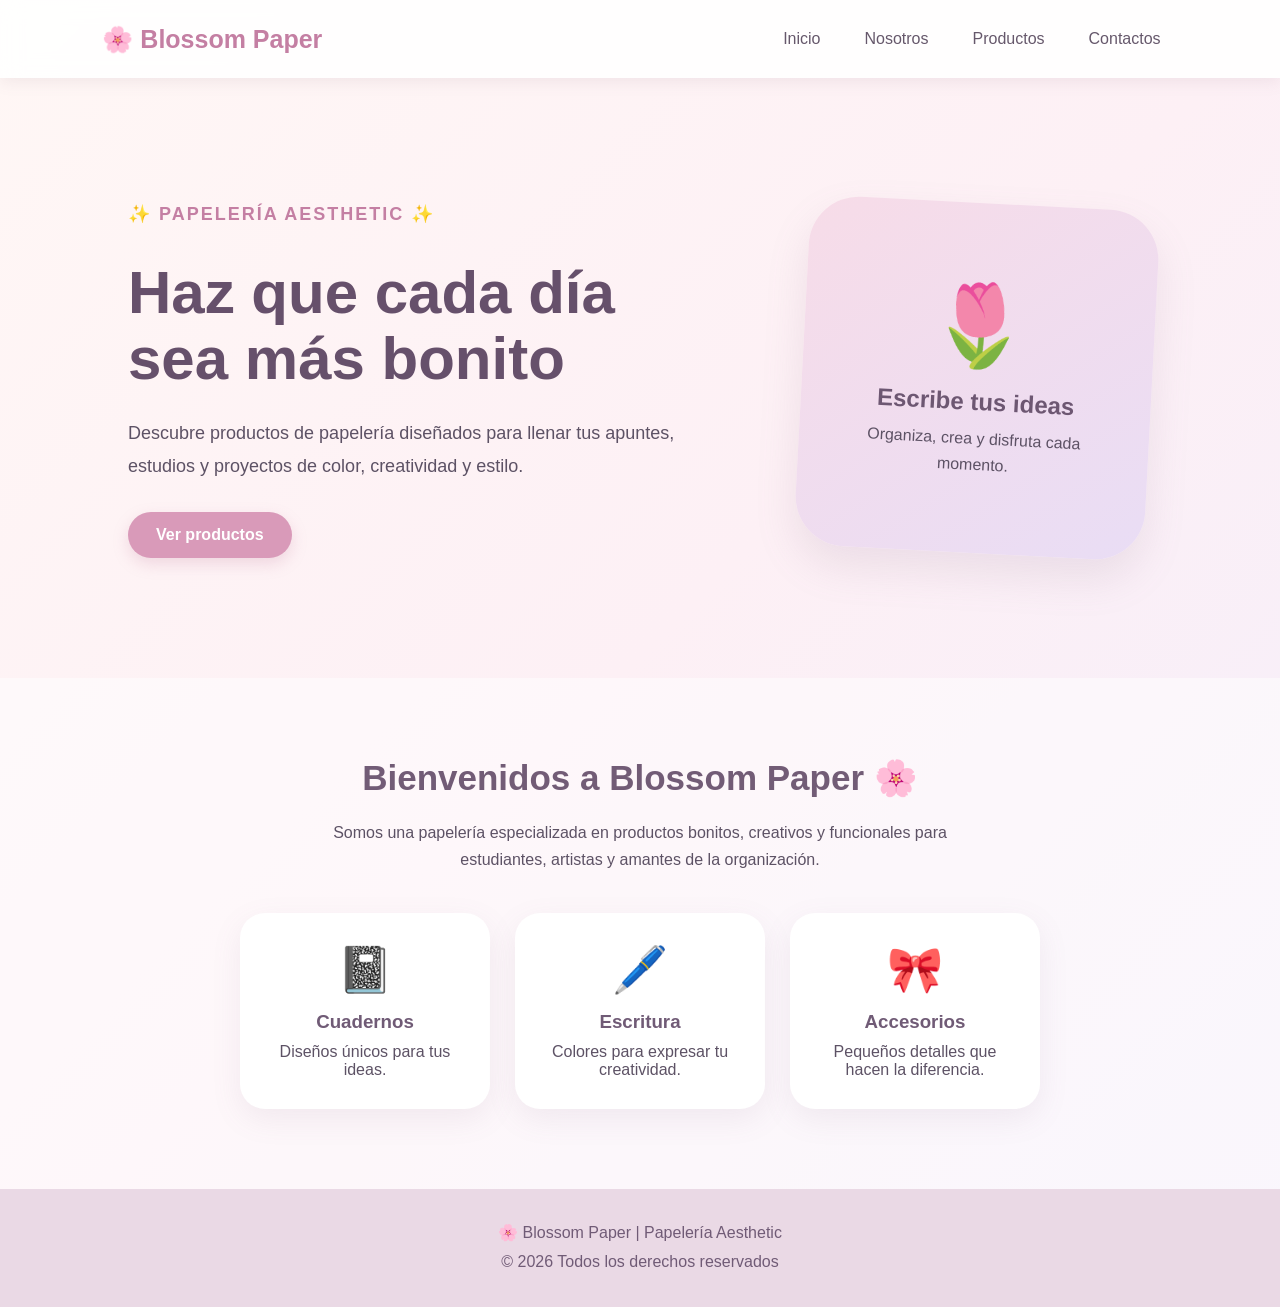
==== index.html @ eeb6c7e2 "Add files via upload" ====
<!DOCTYPE html>
<html lang="es">
<head>
    <meta charset="UTF-8">
    <meta name="viewport" content="width=device-width, initial-scale=1.0">
    <title>Blossom Paper | Papelería Aesthetic</title>
    <link rel="stylesheet" href="style.css">
</head>

<body>

<header>
    <div class="logo">🌸 Blossom Paper</div>

    <nav>
        <a href="index.html">Inicio</a>
        <a href="nosotros.html">Nosotros</a>
        <a href="productos.html">Productos</a>
        <a href="contactos.html">Contactos</a>
    </nav>
</header>

<section class="hero">

    <div class="hero-text">
        <p class="subtitulo">✨ PAPELERÍA AESTHETIC ✨</p>

        <h1>Haz que cada día<br>
        sea más bonito</h1>

        <p>
            Descubre productos de papelería diseñados para
            llenar tus apuntes, estudios y proyectos de color,
            creatividad y estilo.
        </p>

        <a href="productos.html" class="boton">
            Ver productos
        </a>
    </div>

    <div class="hero-card">
        <div class="flor">🌷</div>
        <h2>Escribe tus ideas</h2>
        <p>Organiza, crea y disfruta cada momento.</p>
    </div>

</section>

<section class="bienvenida">

    <h2>Bienvenidos a Blossom Paper 🌸</h2>

    <p>
        Somos una papelería especializada en productos bonitos,
        creativos y funcionales para estudiantes, artistas y
        amantes de la organización.
    </p>

    <div class="categorias">

        <div class="categoria">
            <span>📓</span>
            <h3>Cuadernos</h3>
            <p>Diseños únicos para tus ideas.</p>
        </div>

        <div class="categoria">
            <span>🖊️</span>
            <h3>Escritura</h3>
            <p>Colores para expresar tu creatividad.</p>
        </div>

        <div class="categoria">
            <span>🎀</span>
            <h3>Accesorios</h3>
            <p>Pequeños detalles que hacen la diferencia.</p>
        </div>

    </div>

</section>

<footer>
    <p>🌸 Blossom Paper | Papelería Aesthetic</p>
    <p>© 2026 Todos los derechos reservados</p>
</footer>

</body>
</html>
---- style.css ----
/* ==============================
   CONFIGURACIÓN GENERAL
================================ */

* {
    margin: 0;
    padding: 0;
    box-sizing: border-box;
}


body {

    font-family: "Segoe UI", Arial, sans-serif;

    background:
        linear-gradient(
            135deg,
            #fff7f5,
            #fdf0f5,
            #f4eefb
        );

    color: #5d5265;

    min-height: 100vh;
}


/* ==============================
   ENCABEZADO
================================ */

header {

    width: 100%;

    background: rgba(255, 255, 255, 0.90);

    backdrop-filter: blur(10px);

    display: flex;

    justify-content: space-between;

    align-items: center;

    padding: 20px 8%;

    box-shadow: 0 4px 15px rgba(130, 100, 120, 0.10);

    position: sticky;

    top: 0;

    z-index: 100;
}


.logo {

    font-size: 25px;

    font-weight: bold;

    color: #c47fa3;

}


nav {

    display: flex;

    gap: 10px;
}


nav a {

    text-decoration: none;

    color: #66586b;

    padding: 10px 17px;

    border-radius: 20px;

    transition: 0.3s;

}


nav a:hover {

    background: #f6dce9;

    color: #a95882;

}


/* ==============================
   INICIO
================================ */

.hero {

    min-height: 600px;

    display: flex;

    align-items: center;

    justify-content: space-between;

    gap: 60px;

    padding: 80px 10%;

}


.hero-text {

    max-width: 600px;
}


.subtitulo {

    color: #c47fa3;

    letter-spacing: 2px;

    font-weight: bold;

    margin-bottom: 15px;
}


.hero h1 {

    font-size: 60px;

    line-height: 1.1;

    color: #66506b;

    margin-bottom: 25px;
}


.hero-text > p {

    font-size: 18px;

    line-height: 1.8;

    margin-bottom: 30px;
}


.boton {

    display: inline-block;

    text-decoration: none;

    background: #d99ab9;

    color: white;

    padding: 14px 28px;

    border-radius: 30px;

    font-weight: bold;

    transition: 0.3s;

    box-shadow: 0 6px 15px rgba(200, 130, 165, 0.25);
}


.boton:hover {

    background: #bd769d;

    transform: translateY(-3px);
}


/* TARJETA DEL INICIO */

.hero-card {

    width: 350px;

    height: 350px;

    background: linear-gradient(
        145deg,
        #f7dce8,
        #e9ddf5
    );

    border-radius: 50px;

    display: flex;

    flex-direction: column;

    align-items: center;

    justify-content: center;

    text-align: center;

    box-shadow:
        0 20px 40px rgba(150, 120, 150, 0.15);

    transform: rotate(3deg);
}


.hero-card .flor {

    font-size: 80px;

    margin-bottom: 15px;
}


.hero-card h2 {

    color: #6d5772;

    margin-bottom: 10px;
}


.hero-card p {

    width: 70%;

    line-height: 1.6;
}


/* ==============================
   BIENVENIDA
================================ */

.bienvenida {

    text-align: center;

    padding: 80px 10%;

    background: rgba(255,255,255,0.5);
}


.bienvenida h2 {

    font-size: 35px;

    color: #725c76;

    margin-bottom: 20px;
}


.bienvenida > p {

    max-width: 700px;

    margin: auto;

    line-height: 1.7;
}


.categorias {

    display: flex;

    justify-content: center;

    gap: 25px;

    margin-top: 40px;

    flex-wrap: wrap;
}


.categoria {

    background: white;

    padding: 30px;

    width: 250px;

    border-radius: 25px;

    box-shadow:
        0 10px 30px rgba(140,110,140,0.10);

    transition: 0.3s;
}


.categoria:hover {

    transform: translateY(-8px);
}


.categoria span {

    font-size: 45px;
}


.categoria h3 {

    margin: 15px 0 10px;

    color: #705b76;
}


/* ==============================
   PÁGINAS INTERNAS
================================ */

.pagina {

    padding: 70px 10%;

    min-height: 750px;
}


.titulo-pagina {

    text-align: center;

    margin-bottom: 60px;
}


.titulo-pagina p:first-child {

    color: #c47fa3;

    font-weight: bold;

    letter-spacing: 2px;
}


.titulo-pagina h1 {

    font-size: 50px;

    color: #67516c;

    margin: 15px 0;
}


.titulo-pagina p:last-child {

    line-height: 1.7;
}


/* ==============================
   NOSOTROS
================================ */

.nosotros-contenido {

    display: grid;

    grid-template-columns: 1fr 1fr;

    gap: 30px;

    margin-bottom: 50px;
}


.nosotros-texto,
.mision {

    background: white;

    padding: 40px;

    border-radius: 30px;

    box-shadow: 0 10px 30px rgba(140,110,140,0.10);
}


.nosotros-texto h2,
.mision h2 {

    color: #b56f95;

    margin-bottom: 20px;
}


.nosotros-texto p,
.mision p {

    line-height: 1.8;

    margin-bottom: 15px;
}


.mision {

    background: linear-gradient(
        135deg,
        #f9e3ed,
        #eee4f8
    );
}


.valores {

    display: flex;

    justify-content: center;

    gap: 25px;

    margin-bottom: 50px;

    flex-wrap: wrap;
}


.valores div {

    background: white;

    text-align: center;

    padding: 30px;

    width: 230px;

    border-radius: 25px;
}


.valores span {

    font-size: 40px;
}


.valores h3 {

    margin: 10px 0;

    color: #6d5772;
}


.regresar {

    display: block;

    width: max-content;

    margin: 30px auto 0;
}


/* ==============================
   PRODUCTOS
================================ */

.productos {

    display: grid;

    grid-template-columns:
        repeat(2, 1fr);

    gap: 35px;

    max-width: 1000px;

    margin: auto;
}


.producto {

    background: white;

    border-radius: 30px;

    overflow: hidden;

    box-shadow:
        0 10px 30px rgba(140,110,140,0.12);

    transition: 0.3s;
}


.producto:hover {

    transform: translateY(-8px);

    box-shadow:
        0 15px 35px rgba(140,110,140,0.18);
}


.producto img {

    width: 100%;

    height: 280px;

    object-fit: cover;

    display: block;
}


.producto-info {

    padding: 25px;
}


.producto-info h2 {

    color: #705b76;

    margin-bottom: 10px;
}


.producto-info p {

    line-height: 1.6;

    margin-bottom: 15px;
}


.precio {

    font-size: 22px;

    font-weight: bold;

    color: #c06f99;
}


/* ==============================
   CONTACTOS
================================ */

.contacto-container {

    max-width: 1000px;

    margin: auto;

    display: grid;

    grid-template-columns:
        1fr 1fr;

    gap: 30px;
}


.contacto-info,
.formulario {

    background: white;

    padding: 40px;

    border-radius: 30px;

    box-shadow:
        0 10px 30px rgba(140,110,140,0.10);
}


.contacto-info h2,
.formulario h2 {

    color: #b56f95;

    margin-bottom: 30px;
}


.dato {

    display: flex;

    align-items: center;

    gap: 15px;

    margin-bottom: 25px;
}


.dato span {

    font-size: 30px;
}


.dato h3 {

    color: #6d5772;

    margin-bottom: 5px;
}


form {

    display: flex;

    flex-direction: column;

    gap: 10px;
}


form label {

    font-weight: bold;

    color: #6d5772;

    margin-top: 5px;
}


input,
textarea {

    border: 2px solid #f0dce7;

    border-radius: 15px;

    padding: 14px;

    font-family: inherit;

    outline: none;

    background: #fffafd;

    font-size: 15px;
}


input:focus,
textarea:focus {

    border-color: #d99ab9;
}


button {

    border: none;

    padding: 15px;

    border-radius: 25px;

    background: #d99ab9;

    color: white;

    font-size: 16px;

    font-weight: bold;

    cursor: pointer;

    margin-top: 10px;

    transition: 0.3s;
}


button:hover {

    background: #bd769d;
}


/* ==============================
   FOOTER
================================ */

footer {

    background: #ead9e5;

    text-align: center;

    padding: 30px;

    color: #705b76;

    line-height: 1.8;
}


/* ==============================
   RESPONSIVE
================================ */

@media (max-width: 800px) {

    header {

        flex-direction: column;

        gap: 15px;

    }

    nav {

        flex-wrap: wrap;

        justify-content: center;

    }

    .hero {

        flex-direction: column;

        text-align: center;

    }

    .hero h1 {

        font-size: 42px;

    }

    .hero-card {

        width: 280px;

        height: 280px;

    }

    .nosotros-contenido,
    .contacto-container {

        grid-template-columns: 1fr;

    }

    .productos {

        grid-template-columns: 1fr;

    }

}
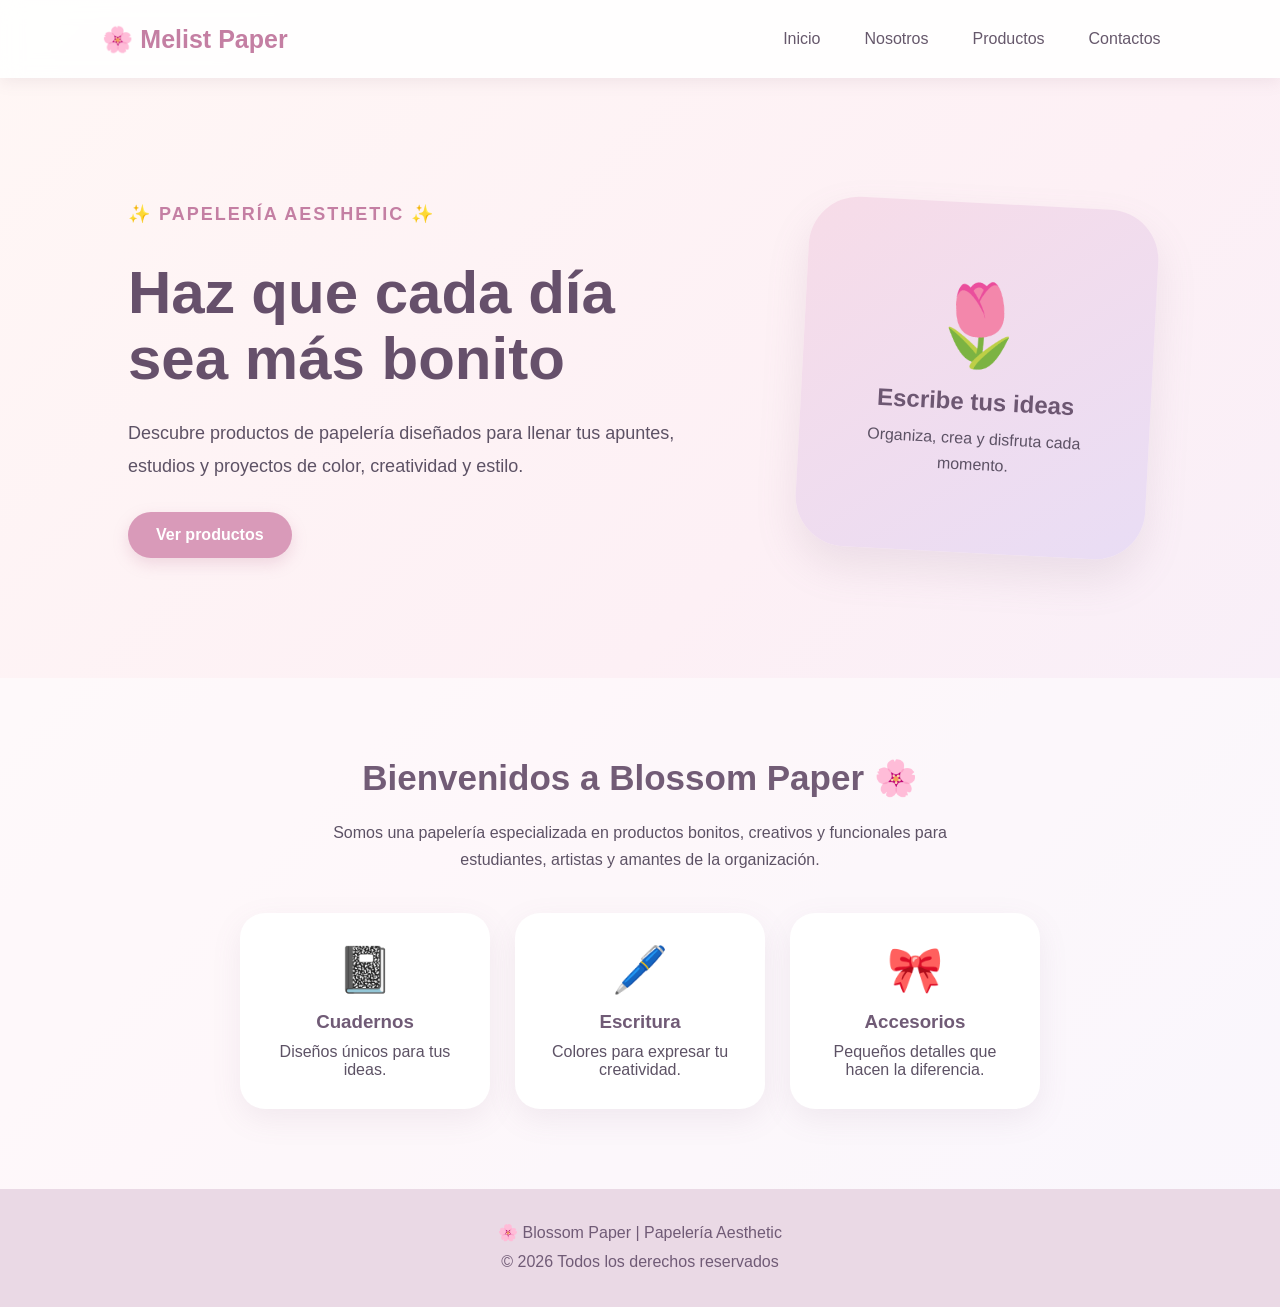
==== commit 34c5cc6e: "cambio" ====
--- a/index.html
+++ b/index.html
@@ -10,7 +10,7 @@
 <body>
 
 <header>
-    <div class="logo">🌸 Blossom Paper</div>
+    <div class="logo">🌸 Melist Paper</div>
 
     <nav>
         <a href="index.html">Inicio</a>
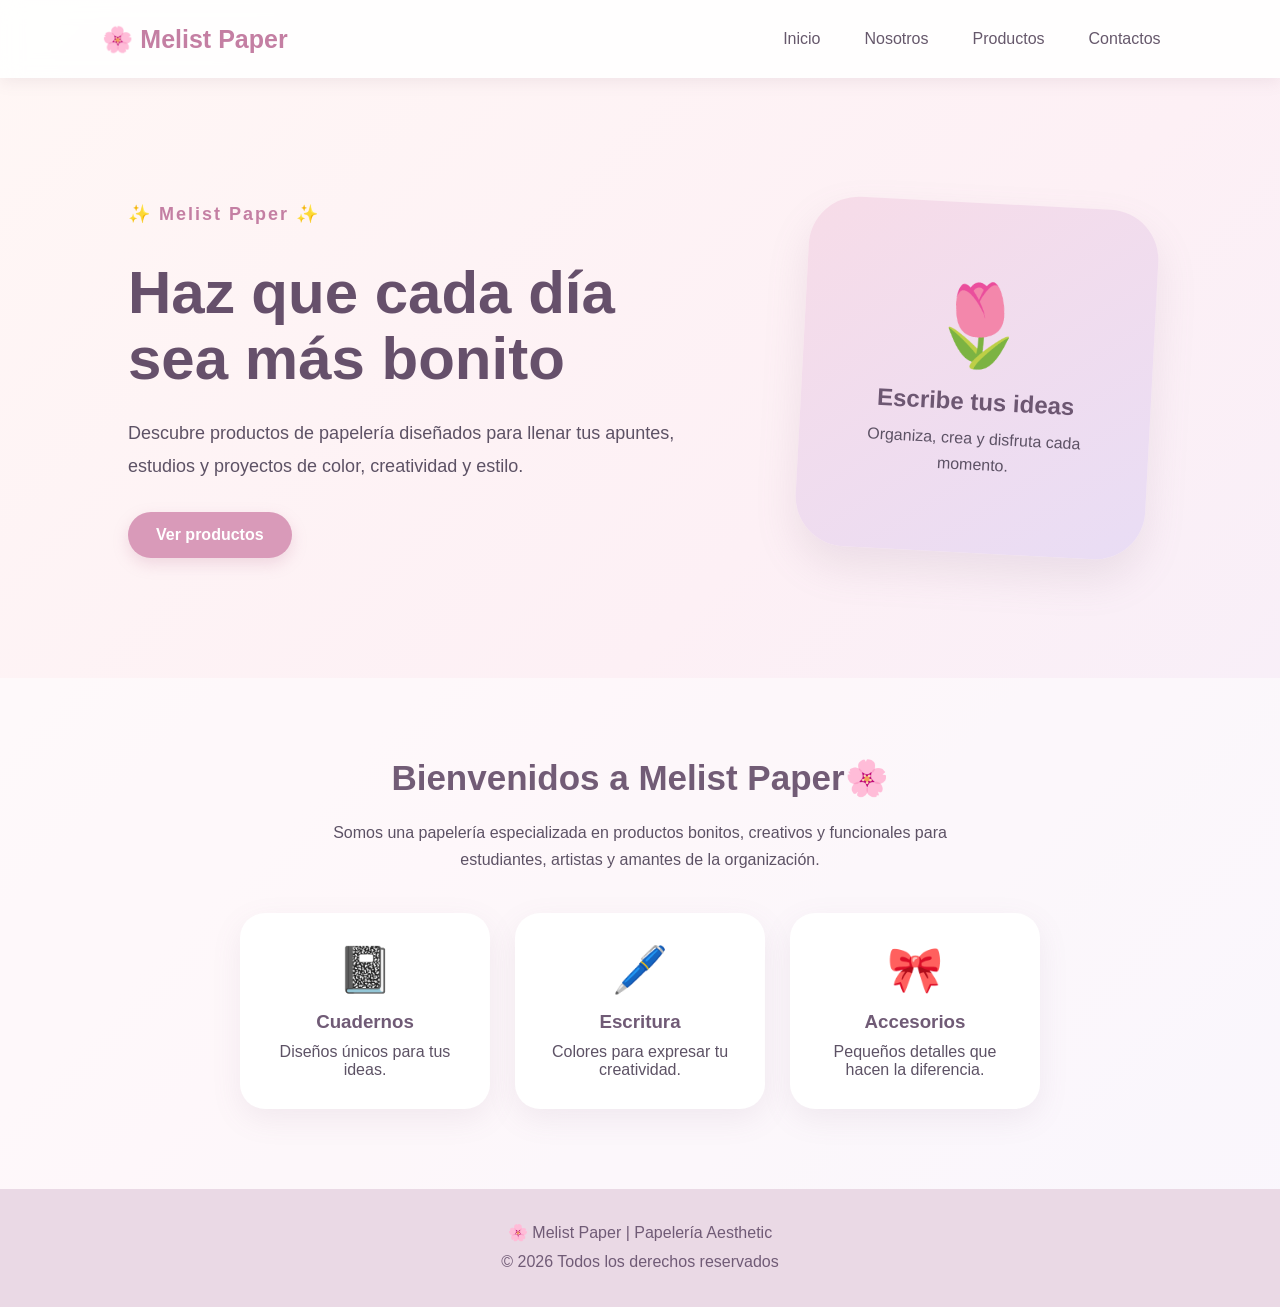
==== commit 5628551d: "nombre" ====
--- a/index.html
+++ b/index.html
@@ -23,7 +23,7 @@
 <section class="hero">
 
     <div class="hero-text">
-        <p class="subtitulo">✨ PAPELERÍA AESTHETIC ✨</p>
+        <p class="subtitulo">✨ Melist Paper ✨</p>
 
         <h1>Haz que cada día<br>
         sea más bonito</h1>
@@ -49,7 +49,7 @@
 
 <section class="bienvenida">
 
-    <h2>Bienvenidos a Blossom Paper 🌸</h2>
+    <h2>Bienvenidos a Melist Paper🌸</h2>
 
     <p>
         Somos una papelería especializada en productos bonitos,
@@ -82,7 +82,7 @@
 </section>
 
 <footer>
-    <p>🌸 Blossom Paper | Papelería Aesthetic</p>
+    <p>🌸 Melist Paper | Papelería Aesthetic</p>
     <p>© 2026 Todos los derechos reservados</p>
 </footer>
 
